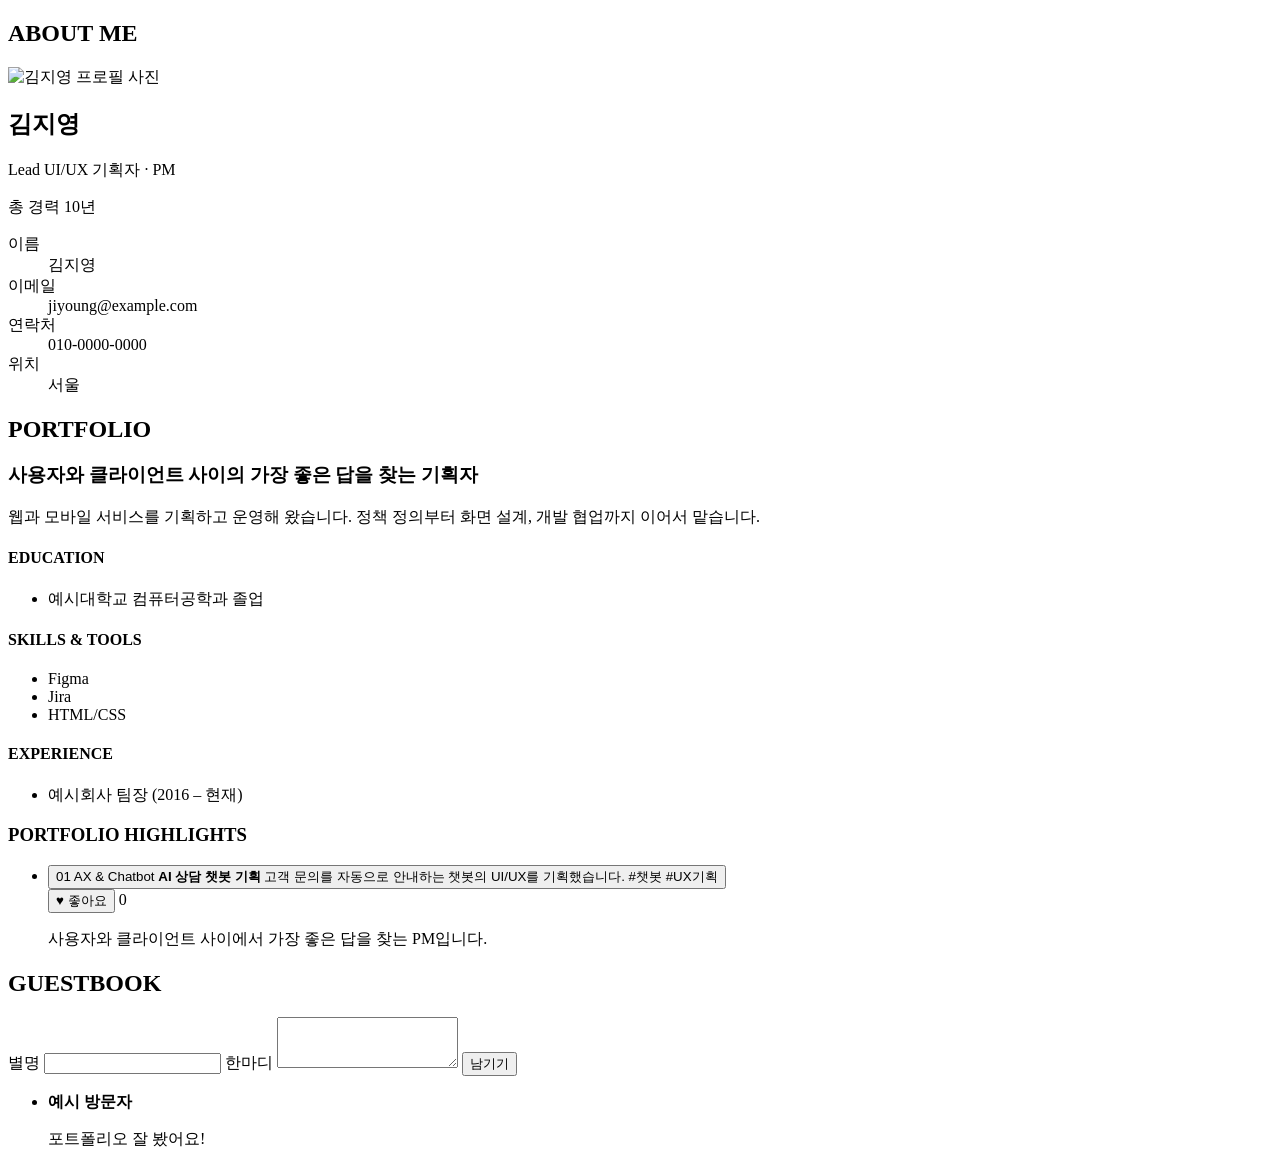
==== index.html @ ad2c1c23 "index.html 추가: 방문자 화면 뼈대 Co-Authored-By: Claude Sonnet 5.5 <noreply@anthropic.com> Claude-Session: h" ====
<!DOCTYPE html>
<html lang="ko">
<head>
  <meta charset="UTF-8">
  <meta name="viewport" content="width=device-width, initial-scale=1">
  <title>김지영 | UI/UX 기획자 & PM 포트폴리오</title>
  <link rel="stylesheet" href="style.css">
</head>
<body>
  <main class="page">
    <div class="sheet">

      <!-- 왼쪽: ABOUT ME -->
      <aside class="about" id="about">
        <h2 class="label">ABOUT ME</h2>
        <img class="profile-photo" id="profile-photo" src="" alt="김지영 프로필 사진">
        <h1 class="name" id="profile-name">김지영</h1>
        <p class="job-title" id="profile-title">Lead UI/UX 기획자 · PM</p>
        <p class="career-badge" id="profile-career">총 경력 10년</p>
        <dl class="contact">
          <div>
            <dt>이름</dt>
            <dd id="profile-name-detail">김지영</dd>
          </div>
          <div>
            <dt>이메일</dt>
            <dd id="profile-email">jiyoung@example.com</dd>
          </div>
          <div>
            <dt>연락처</dt>
            <dd id="profile-phone">010-0000-0000</dd>
          </div>
          <div>
            <dt>위치</dt>
            <dd id="profile-location">서울</dd>
          </div>
        </dl>
      </aside>

      <!-- 오른쪽: PORTFOLIO -->
      <section class="content" id="portfolio">
        <h2 class="label">PORTFOLIO</h2>
        <h3 class="headline" id="profile-headline">사용자와 클라이언트 사이의 가장 좋은 답을 찾는 기획자</h3>
        <p class="intro" id="profile-intro">웹과 모바일 서비스를 기획하고 운영해 왔습니다. 정책 정의부터 화면 설계, 개발 협업까지 이어서 맡습니다.</p>

        <div class="info-grid">
          <section class="info-box">
            <h4 class="label">EDUCATION</h4>
            <ul id="profile-education">
              <li>예시대학교 컴퓨터공학과 졸업</li>
            </ul>
          </section>
          <section class="info-box">
            <h4 class="label">SKILLS &amp; TOOLS</h4>
            <ul id="profile-skills">
              <li>Figma</li>
              <li>Jira</li>
              <li>HTML/CSS</li>
            </ul>
          </section>
          <section class="info-box">
            <h4 class="label">EXPERIENCE</h4>
            <ul id="profile-experience">
              <li>예시회사 팀장 (2016 – 현재)</li>
            </ul>
          </section>
        </div>

        <h3 class="label highlights-label">PORTFOLIO HIGHLIGHTS</h3>
        <ul class="cards" id="card-list">
          <!-- 카드는 script.js가 Supabase에서 불러와 채운다. 아래는 모양을 보여 주는 예시 카드. -->
          <li class="card" data-id="sample-1">
            <button type="button" class="card-open">
              <div class="thumb">
                <div class="thumb-bar"><span></span><span></span><span></span></div>
                <div class="thumb-body"></div>
              </div>
              <div class="card-text">
                <span class="card-no">01</span>
                <span class="card-category">AX &amp; Chatbot</span>
                <strong class="card-title">AI 상담 챗봇 기획</strong>
                <span class="card-desc">고객 문의를 자동으로 안내하는 챗봇의 UI/UX를 기획했습니다.</span>
                <span class="card-tags">#챗봇 #UX기획</span>
              </div>
            </button>
            <div class="card-like">
              <button type="button" class="like-button" aria-label="좋아요">♥ 좋아요</button>
              <span class="like-count">0</span>
            </div>
          </li>
        </ul>

        <blockquote class="quote" id="profile-quote">사용자와 클라이언트 사이에서 가장 좋은 답을 찾는 PM입니다.</blockquote>
      </section>
    </div>

    <!-- 방명록 -->
    <section class="guestbook" id="guestbook">
      <h2 class="label">GUESTBOOK</h2>
      <form class="guest-form" id="guest-form">
        <label for="guest-nickname">별명</label>
        <input type="text" id="guest-nickname" maxlength="20" required>
        <label for="guest-message">한마디</label>
        <textarea id="guest-message" rows="3" maxlength="200" required></textarea>
        <button type="button" id="guest-submit">남기기</button>
      </form>
      <ul class="guest-list" id="guest-list">
        <!-- 방명록 글은 script.js가 최신순으로 채운다. -->
        <li class="guest-item">
          <strong>예시 방문자</strong>
          <p>포트폴리오 잘 봤어요!</p>
        </li>
      </ul>
    </section>
  </main>

  <script src="script.js"></script>
</body>
</html>
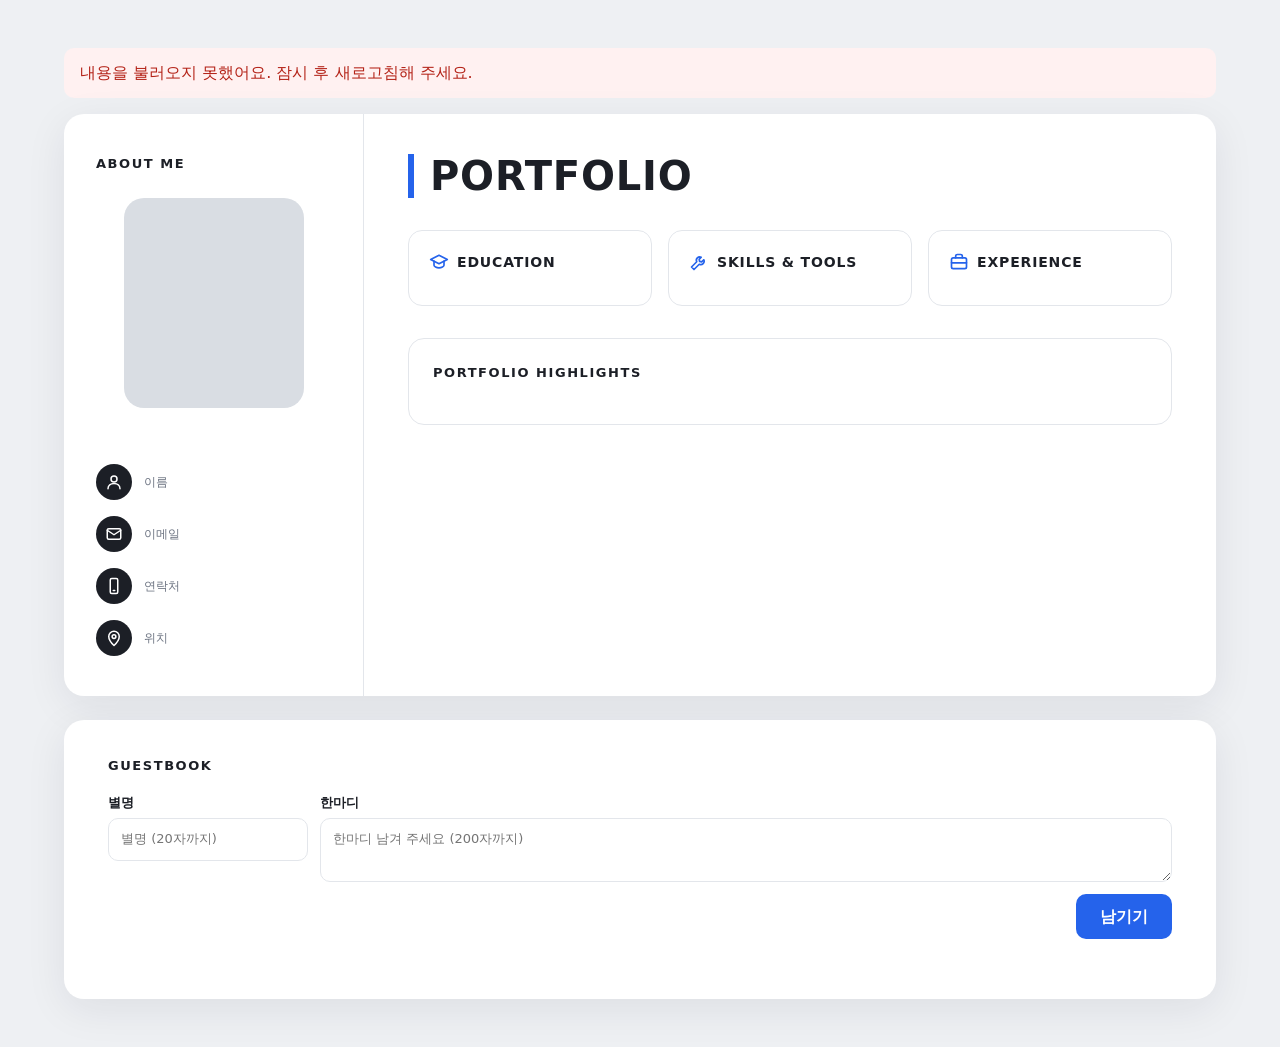
==== commit f5a51f7e: "방문자 화면: index.html·style.css·script.js를 Supabase 데이터로 연결 Co-Authored-By: Claude Opus 5.5 <noreply@an" ====
--- a/index.html
+++ b/index.html
@@ -3,114 +3,127 @@
 <head>
   <meta charset="UTF-8">
   <meta name="viewport" content="width=device-width, initial-scale=1">
-  <title>김지영 | UI/UX 기획자 & PM 포트폴리오</title>
+  <title>UI/UX 기획자 & PM 포트폴리오</title>
   <link rel="stylesheet" href="style.css">
 </head>
 <body>
   <main class="page">
+    <p class="load-error" id="load-error" hidden>내용을 불러오지 못했어요. 잠시 후 새로고침해 주세요.</p>
+
     <div class="sheet">
 
       <!-- 왼쪽: ABOUT ME -->
-      <aside class="about" id="about">
-        <h2 class="label">ABOUT ME</h2>
-        <img class="profile-photo" id="profile-photo" src="" alt="김지영 프로필 사진">
-        <h1 class="name" id="profile-name">김지영</h1>
-        <p class="job-title" id="profile-title">Lead UI/UX 기획자 · PM</p>
-        <p class="career-badge" id="profile-career">총 경력 10년</p>
-        <dl class="contact">
-          <div>
-            <dt>이름</dt>
-            <dd id="profile-name-detail">김지영</dd>
-          </div>
-          <div>
-            <dt>이메일</dt>
-            <dd id="profile-email">jiyoung@example.com</dd>
-          </div>
-          <div>
-            <dt>연락처</dt>
-            <dd id="profile-phone">010-0000-0000</dd>
-          </div>
-          <div>
-            <dt>위치</dt>
-            <dd id="profile-location">서울</dd>
-          </div>
-        </dl>
+      <aside class="about">
+        <h2 class="small-label">ABOUT ME</h2>
+        <div class="photo-frame">
+          <img class="profile-photo" id="profile-photo" alt="프로필 사진" hidden>
+          <div class="photo-placeholder" id="photo-placeholder" aria-hidden="true"></div>
+        </div>
+        <h1 class="name" id="profile-name"></h1>
+        <p class="job-title" id="profile-title"></p>
+        <p class="career-badge" id="profile-career" hidden></p>
+
+        <ul class="contact">
+          <li>
+            <span class="contact-icon" aria-hidden="true">
+              <svg viewBox="0 0 24 24"><circle cx="12" cy="8" r="4"/><path d="M4 21c0-4.4 3.6-7 8-7s8 2.6 8 7"/></svg>
+            </span>
+            <span class="contact-text">
+              <span class="contact-label">이름</span>
+              <span id="contact-name"></span>
+            </span>
+          </li>
+          <li>
+            <span class="contact-icon" aria-hidden="true">
+              <svg viewBox="0 0 24 24"><rect x="3" y="5" width="18" height="14" rx="2"/><path d="M3 7l9 6 9-6"/></svg>
+            </span>
+            <span class="contact-text">
+              <span class="contact-label">이메일</span>
+              <span id="contact-email"></span>
+            </span>
+          </li>
+          <li>
+            <span class="contact-icon" aria-hidden="true">
+              <svg viewBox="0 0 24 24"><rect x="7" y="2" width="10" height="20" rx="2"/><path d="M11 18h2"/></svg>
+            </span>
+            <span class="contact-text">
+              <span class="contact-label">연락처</span>
+              <span id="contact-phone"></span>
+            </span>
+          </li>
+          <li>
+            <span class="contact-icon" aria-hidden="true">
+              <svg viewBox="0 0 24 24"><path d="M12 22s7-6.5 7-12a7 7 0 0 0-14 0c0 5.5 7 12 7 12z"/><circle cx="12" cy="10" r="2.5"/></svg>
+            </span>
+            <span class="contact-text">
+              <span class="contact-label">위치</span>
+              <span id="contact-location"></span>
+            </span>
+          </li>
+        </ul>
       </aside>
 
       <!-- 오른쪽: PORTFOLIO -->
-      <section class="content" id="portfolio">
-        <h2 class="label">PORTFOLIO</h2>
-        <h3 class="headline" id="profile-headline">사용자와 클라이언트 사이의 가장 좋은 답을 찾는 기획자</h3>
-        <p class="intro" id="profile-intro">웹과 모바일 서비스를 기획하고 운영해 왔습니다. 정책 정의부터 화면 설계, 개발 협업까지 이어서 맡습니다.</p>
+      <section class="content">
+        <h2 class="big-title">PORTFOLIO</h2>
+        <p class="headline" id="profile-headline"></p>
+        <p class="intro" id="profile-intro"></p>
 
         <div class="info-grid">
           <section class="info-box">
-            <h4 class="label">EDUCATION</h4>
-            <ul id="profile-education">
-              <li>예시대학교 컴퓨터공학과 졸업</li>
-            </ul>
+            <h3 class="info-title">
+              <svg viewBox="0 0 24 24" aria-hidden="true"><path d="M2 9l10-5 10 5-10 5z"/><path d="M6 11v5c0 1.5 3 3 6 3s6-1.5 6-3v-5"/></svg>
+              EDUCATION
+            </h3>
+            <ul class="info-list" id="profile-education"></ul>
           </section>
           <section class="info-box">
-            <h4 class="label">SKILLS &amp; TOOLS</h4>
-            <ul id="profile-skills">
-              <li>Figma</li>
-              <li>Jira</li>
-              <li>HTML/CSS</li>
-            </ul>
+            <h3 class="info-title">
+              <svg viewBox="0 0 24 24" aria-hidden="true"><path d="M14.7 6.3a4 4 0 0 0-5.4 5.4L3 18l3 3 6.3-6.3a4 4 0 0 0 5.4-5.4l-2.5 2.5-2.5-.5-.5-2.5z"/></svg>
+              SKILLS &amp; TOOLS
+            </h3>
+            <ul class="skill-list" id="profile-skills"></ul>
           </section>
           <section class="info-box">
-            <h4 class="label">EXPERIENCE</h4>
-            <ul id="profile-experience">
-              <li>예시회사 팀장 (2016 – 현재)</li>
-            </ul>
+            <h3 class="info-title">
+              <svg viewBox="0 0 24 24" aria-hidden="true"><rect x="3" y="7" width="18" height="13" rx="2"/><path d="M8 7V5a2 2 0 0 1 2-2h4a2 2 0 0 1 2 2v2"/><path d="M3 13h18"/></svg>
+              EXPERIENCE
+            </h3>
+            <ul class="info-list" id="profile-experience"></ul>
           </section>
         </div>
 
-        <h3 class="label highlights-label">PORTFOLIO HIGHLIGHTS</h3>
-        <ul class="cards" id="card-list">
-          <!-- 카드는 script.js가 Supabase에서 불러와 채운다. 아래는 모양을 보여 주는 예시 카드. -->
-          <li class="card" data-id="sample-1">
-            <button type="button" class="card-open">
-              <div class="thumb">
-                <div class="thumb-bar"><span></span><span></span><span></span></div>
-                <div class="thumb-body"></div>
-              </div>
-              <div class="card-text">
-                <span class="card-no">01</span>
-                <span class="card-category">AX &amp; Chatbot</span>
-                <strong class="card-title">AI 상담 챗봇 기획</strong>
-                <span class="card-desc">고객 문의를 자동으로 안내하는 챗봇의 UI/UX를 기획했습니다.</span>
-                <span class="card-tags">#챗봇 #UX기획</span>
-              </div>
-            </button>
-            <div class="card-like">
-              <button type="button" class="like-button" aria-label="좋아요">♥ 좋아요</button>
-              <span class="like-count">0</span>
-            </div>
-          </li>
-        </ul>
+        <section class="highlights">
+          <h3 class="small-label">PORTFOLIO HIGHLIGHTS</h3>
+          <ul class="cards" id="card-list"></ul>
+          <p class="empty" id="card-empty" hidden>아직 등록된 프로젝트가 없어요.</p>
+        </section>
 
-        <blockquote class="quote" id="profile-quote">사용자와 클라이언트 사이에서 가장 좋은 답을 찾는 PM입니다.</blockquote>
+        <blockquote class="quote" id="profile-quote"></blockquote>
       </section>
     </div>
 
     <!-- 방명록 -->
-    <section class="guestbook" id="guestbook">
-      <h2 class="label">GUESTBOOK</h2>
+    <section class="sheet guestbook">
+      <h2 class="small-label">GUESTBOOK</h2>
       <form class="guest-form" id="guest-form">
-        <label for="guest-nickname">별명</label>
-        <input type="text" id="guest-nickname" maxlength="20" required>
-        <label for="guest-message">한마디</label>
-        <textarea id="guest-message" rows="3" maxlength="200" required></textarea>
-        <button type="button" id="guest-submit">남기기</button>
+        <div class="guest-fields">
+          <label class="field">
+            <span>별명</span>
+            <input type="text" id="guest-nickname" maxlength="20" placeholder="별명 (20자까지)">
+          </label>
+          <label class="field field-wide">
+            <span>한마디</span>
+            <textarea id="guest-message" rows="2" maxlength="200" placeholder="한마디 남겨 주세요 (200자까지)"></textarea>
+          </label>
+        </div>
+        <div class="guest-actions">
+          <p class="guest-status" id="guest-status" aria-live="polite"></p>
+          <button type="button" class="guest-submit" id="guest-submit">남기기</button>
+        </div>
       </form>
-      <ul class="guest-list" id="guest-list">
-        <!-- 방명록 글은 script.js가 최신순으로 채운다. -->
-        <li class="guest-item">
-          <strong>예시 방문자</strong>
-          <p>포트폴리오 잘 봤어요!</p>
-        </li>
-      </ul>
+      <ul class="guest-list" id="guest-list"></ul>
+      <p class="empty" id="guest-empty" hidden>아직 남겨진 글이 없어요. 첫 글을 남겨 주세요!</p>
     </section>
   </main>
 
--- a/style.css
+++ b/style.css
@@ -0,0 +1,399 @@
+/* ===== 색과 기본값 ===== */
+:root {
+  --bg: #eef0f3;
+  --sheet: #ffffff;
+  --text: #1c1f26;
+  --muted: #6b7280;
+  --line: #e3e6eb;
+  --blue: #2563eb;
+  --blue-soft: #eaf1ff;
+  --gray-box: #d9dde3;
+}
+
+* { box-sizing: border-box; }
+
+/* hidden 이 붙은 것은 언제나 숨긴다 */
+[hidden] { display: none !important; }
+
+body {
+  margin: 0;
+  background: var(--bg);
+  color: var(--text);
+  font-family: "Pretendard", "Apple SD Gothic Neo", "Malgun Gothic", system-ui, sans-serif;
+  line-height: 1.6;
+  word-break: keep-all;
+}
+
+ul { margin: 0; padding: 0; list-style: none; }
+h1, h2, h3, p, blockquote { margin: 0; }
+button, input, textarea { font: inherit; }
+
+.page {
+  max-width: 1200px;
+  margin: 0 auto;
+  padding: 48px 24px;
+}
+
+.load-error {
+  margin-bottom: 16px;
+  padding: 12px 16px;
+  border-radius: 10px;
+  background: #fff1f1;
+  color: #b42318;
+}
+
+/* ===== 흰 큰 카드 ===== */
+.sheet {
+  display: grid;
+  grid-template-columns: 300px 1fr;
+  background: var(--sheet);
+  border-radius: 20px;
+  box-shadow: 0 10px 40px rgba(20, 30, 50, 0.08);
+  overflow: hidden;
+}
+
+.small-label {
+  font-size: 13px;
+  font-weight: 800;
+  letter-spacing: 0.12em;
+  color: var(--text);
+}
+
+/* ===== 왼쪽 ABOUT ME ===== */
+.about {
+  padding: 40px 32px;
+  border-right: 1px solid var(--line);
+  display: flex;
+  flex-direction: column;
+  align-items: center;
+  text-align: center;
+}
+
+.about .small-label { align-self: flex-start; margin-bottom: 24px; }
+
+.photo-frame {
+  width: 180px;
+  height: 210px;
+  border-radius: 20px;
+  overflow: hidden;
+  background: var(--gray-box);
+}
+
+.profile-photo { width: 100%; height: 100%; object-fit: cover; display: block; }
+.photo-placeholder { width: 100%; height: 100%; background: var(--gray-box); }
+
+.name { margin-top: 20px; font-size: 26px; font-weight: 800; }
+
+.job-title { margin-top: 4px; color: var(--blue); font-weight: 700; }
+
+.career-badge {
+  margin-top: 14px;
+  padding: 6px 16px;
+  border: 1.5px solid var(--blue);
+  border-radius: 999px;
+  color: var(--blue);
+  font-size: 14px;
+  font-weight: 700;
+}
+
+.contact {
+  margin-top: 32px;
+  width: 100%;
+  display: grid;
+  gap: 16px;
+  text-align: left;
+}
+
+.contact li { display: flex; align-items: center; gap: 12px; }
+
+.contact-icon {
+  flex: none;
+  width: 36px;
+  height: 36px;
+  border-radius: 50%;
+  background: var(--text);
+  display: grid;
+  place-items: center;
+}
+
+.contact-icon svg {
+  width: 18px;
+  height: 18px;
+  fill: none;
+  stroke: #fff;
+  stroke-width: 2;
+  stroke-linecap: round;
+  stroke-linejoin: round;
+}
+
+.contact-text { display: flex; flex-direction: column; min-width: 0; font-size: 14px; }
+.contact-text span:last-child { overflow-wrap: anywhere; }
+.contact-label { font-size: 12px; color: var(--muted); }
+
+/* ===== 오른쪽 PORTFOLIO ===== */
+.content { padding: 40px 44px; min-width: 0; }
+
+.big-title {
+  padding-left: 16px;
+  border-left: 6px solid var(--blue);
+  font-size: 40px;
+  font-weight: 900;
+  line-height: 1.1;
+  letter-spacing: 0.02em;
+}
+
+.headline { margin-top: 24px; font-size: 22px; font-weight: 800; line-height: 1.5; }
+
+.headline .name-mark {
+  background: linear-gradient(transparent 62%, rgba(37, 99, 235, 0.25) 62%);
+  border-bottom: 3px solid var(--blue);
+}
+
+.intro { margin-top: 12px; color: var(--muted); white-space: pre-line; }
+
+.info-grid {
+  margin-top: 32px;
+  display: grid;
+  grid-template-columns: repeat(3, 1fr);
+  gap: 16px;
+}
+
+.info-box {
+  padding: 20px;
+  border: 1px solid var(--line);
+  border-radius: 14px;
+}
+
+.info-title {
+  display: flex;
+  align-items: center;
+  gap: 8px;
+  font-size: 14px;
+  font-weight: 800;
+  letter-spacing: 0.06em;
+}
+
+.info-title svg {
+  width: 20px;
+  height: 20px;
+  fill: none;
+  stroke: var(--blue);
+  stroke-width: 2;
+  stroke-linecap: round;
+  stroke-linejoin: round;
+}
+
+.info-list { margin-top: 12px; display: grid; gap: 6px; font-size: 14px; color: #374151; }
+
+.skill-list { margin-top: 12px; display: flex; flex-wrap: wrap; gap: 6px; }
+
+.skill-list li {
+  padding: 3px 10px;
+  border-radius: 999px;
+  background: var(--blue-soft);
+  color: var(--blue);
+  font-size: 13px;
+  font-weight: 600;
+}
+
+/* ===== PORTFOLIO HIGHLIGHTS ===== */
+.highlights {
+  margin-top: 32px;
+  padding: 24px;
+  border: 1px solid var(--line);
+  border-radius: 16px;
+}
+
+.cards {
+  margin-top: 16px;
+  display: grid;
+  grid-template-columns: repeat(4, 1fr);
+  gap: 16px;
+}
+
+.card {
+  display: flex;
+  flex-direction: column;
+  border: 1px solid var(--line);
+  border-radius: 12px;
+  background: #fff;
+  overflow: hidden;
+  transition: box-shadow 0.2s, transform 0.2s;
+}
+
+.card:hover { box-shadow: 0 8px 24px rgba(20, 30, 50, 0.1); transform: translateY(-2px); }
+
+.card-open {
+  flex: 1;
+  display: flex;
+  flex-direction: column;
+  padding: 0;
+  border: 0;
+  background: none;
+  text-align: left;
+  color: inherit;
+  cursor: pointer;
+}
+
+.card-open:disabled { cursor: default; }
+
+.card-open:focus-visible,
+.like-button:focus-visible,
+.guest-submit:focus-visible { outline: 3px solid var(--blue); outline-offset: 2px; }
+
+/* 브라우저 창 모양 썸네일 */
+.thumb { margin: 12px 12px 0; border: 1px solid var(--line); border-radius: 8px; overflow: hidden; }
+
+.thumb-bar {
+  display: flex;
+  gap: 5px;
+  padding: 7px 9px;
+  background: #f3f4f6;
+  border-bottom: 1px solid var(--line);
+}
+
+.thumb-bar span { width: 8px; height: 8px; border-radius: 50%; background: #c4c9d1; }
+.thumb-bar span:nth-child(1) { background: #f87171; }
+.thumb-bar span:nth-child(2) { background: #fbbf24; }
+.thumb-bar span:nth-child(3) { background: #34d399; }
+
+.thumb-body { aspect-ratio: 16 / 10; background: var(--gray-box); }
+.thumb-body img { width: 100%; height: 100%; object-fit: cover; display: block; }
+
+.card-text { padding: 14px 14px 8px; display: flex; flex-direction: column; gap: 4px; }
+
+.card-meta { font-size: 12px; font-weight: 700; color: var(--blue); }
+.card-no { margin-right: 6px; }
+
+.card-title { font-size: 16px; font-weight: 800; line-height: 1.4; }
+
+.card-desc {
+  font-size: 13px;
+  color: var(--muted);
+  display: -webkit-box;
+  -webkit-line-clamp: 2;
+  -webkit-box-orient: vertical;
+  overflow: hidden;
+}
+
+.card-tags { margin-top: 4px; display: flex; flex-wrap: wrap; gap: 4px; }
+
+.card-tags li {
+  padding: 2px 8px;
+  border-radius: 6px;
+  background: #f3f4f6;
+  color: var(--muted);
+  font-size: 12px;
+}
+
+.card-like { padding: 4px 14px 14px; display: flex; align-items: center; gap: 6px; }
+
+.like-button {
+  display: inline-flex;
+  align-items: center;
+  justify-content: center;
+  width: 32px;
+  height: 32px;
+  padding: 0;
+  border: 1px solid var(--line);
+  border-radius: 50%;
+  background: #fff;
+  color: var(--muted);
+  cursor: pointer;
+}
+
+.like-button svg { width: 16px; height: 16px; fill: none; stroke: currentColor; stroke-width: 2; }
+.like-button.liked { color: #e11d48; border-color: #fecdd3; background: #fff1f2; cursor: default; }
+.like-button.liked svg { fill: currentColor; }
+
+.like-count { font-size: 14px; font-weight: 700; color: #374151; }
+
+.empty { margin-top: 12px; color: var(--muted); font-size: 14px; }
+
+/* ===== 인용 ===== */
+.quote {
+  margin-top: 32px;
+  padding: 16px 20px;
+  border-left: 4px solid var(--blue);
+  background: #f8fafc;
+  border-radius: 0 10px 10px 0;
+  font-style: italic;
+  color: #374151;
+}
+
+.quote:empty { display: none; }
+
+/* ===== 방명록 ===== */
+.guestbook {
+  margin-top: 24px;
+  display: block;
+  padding: 36px 44px;
+}
+
+.guest-form { margin-top: 16px; }
+
+.guest-fields { display: grid; grid-template-columns: 200px 1fr; gap: 12px; }
+
+.field { display: flex; flex-direction: column; gap: 4px; font-size: 13px; font-weight: 700; }
+
+.field input,
+.field textarea {
+  width: 100%;
+  padding: 10px 12px;
+  border: 1px solid var(--line);
+  border-radius: 10px;
+  font-weight: 400;
+  resize: vertical;
+}
+
+.field input:focus,
+.field textarea:focus { outline: none; border-color: var(--blue); box-shadow: 0 0 0 3px var(--blue-soft); }
+
+.guest-actions { margin-top: 12px; display: flex; align-items: center; justify-content: flex-end; gap: 12px; }
+
+.guest-status { font-size: 13px; color: var(--muted); }
+.guest-status.error { color: #b42318; }
+
+.guest-submit {
+  padding: 10px 24px;
+  border: 0;
+  border-radius: 10px;
+  background: var(--blue);
+  color: #fff;
+  font-weight: 700;
+  cursor: pointer;
+}
+
+.guest-submit:disabled { opacity: 0.6; cursor: default; }
+
+.guest-list { margin-top: 24px; display: grid; gap: 12px; }
+
+.guest-item { padding: 14px 18px; border: 1px solid var(--line); border-radius: 12px; }
+
+.guest-head { display: flex; align-items: baseline; gap: 10px; }
+.guest-nick { font-weight: 800; }
+.guest-date { font-size: 12px; color: var(--muted); }
+.guest-message { margin-top: 4px; color: #374151; white-space: pre-line; overflow-wrap: anywhere; }
+
+/* ===== 화면 폭에 맞추기 ===== */
+@media (max-width: 1100px) {
+  .cards { grid-template-columns: repeat(2, 1fr); }
+}
+
+@media (max-width: 860px) {
+  .page { padding: 24px 16px; }
+  .sheet { grid-template-columns: 1fr; }
+  .about { border-right: 0; border-bottom: 1px solid var(--line); padding: 32px 24px; }
+  .contact { max-width: 360px; }
+  .content { padding: 32px 24px; }
+  .info-grid { grid-template-columns: 1fr; }
+  .guestbook { padding: 28px 24px; }
+  .guest-fields { grid-template-columns: 1fr; }
+}
+
+@media (max-width: 560px) {
+  .big-title { font-size: 32px; }
+  .headline { font-size: 19px; }
+  .highlights { padding: 16px; }
+  .cards { grid-template-columns: 1fr; }
+}
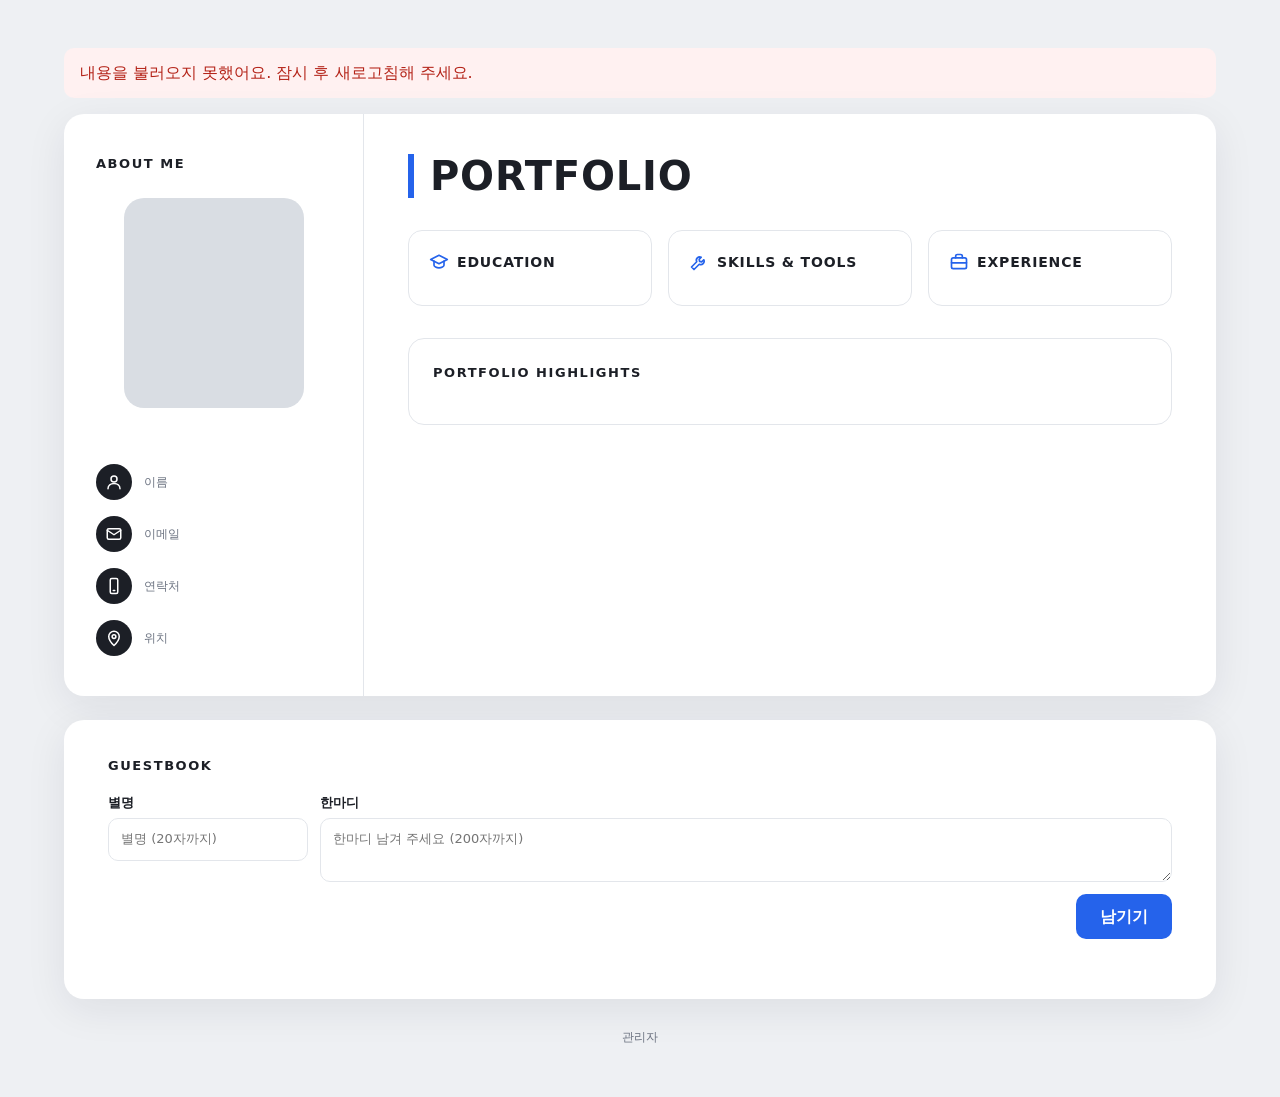
==== commit 06000e6d: "관리자 화면 추가: 로그인, 프로필·카드·방명록·좋아요 관리, 방문자 화면에 관리자 링크 Co-Authored-By: Claude Opus 5.5 <noreply@anthropic" ====
--- a/index.html
+++ b/index.html
@@ -125,6 +125,10 @@
       <ul class="guest-list" id="guest-list"></ul>
       <p class="empty" id="guest-empty" hidden>아직 남겨진 글이 없어요. 첫 글을 남겨 주세요!</p>
     </section>
+
+    <footer class="site-footer">
+      <a href="admin.html">관리자</a>
+    </footer>
   </main>
 
   <script src="script.js"></script>
--- a/style.css
+++ b/style.css
@@ -375,6 +375,11 @@
 .guest-date { font-size: 12px; color: var(--muted); }
 .guest-message { margin-top: 4px; color: #374151; white-space: pre-line; overflow-wrap: anywhere; }
 
+/* ===== 맨 아래 관리자 링크 ===== */
+.site-footer { margin-top: 24px; text-align: center; }
+.site-footer a { font-size: 12px; color: var(--muted); text-decoration: none; }
+.site-footer a:hover { color: var(--blue); text-decoration: underline; }
+
 /* ===== 화면 폭에 맞추기 ===== */
 @media (max-width: 1100px) {
   .cards { grid-template-columns: repeat(2, 1fr); }
